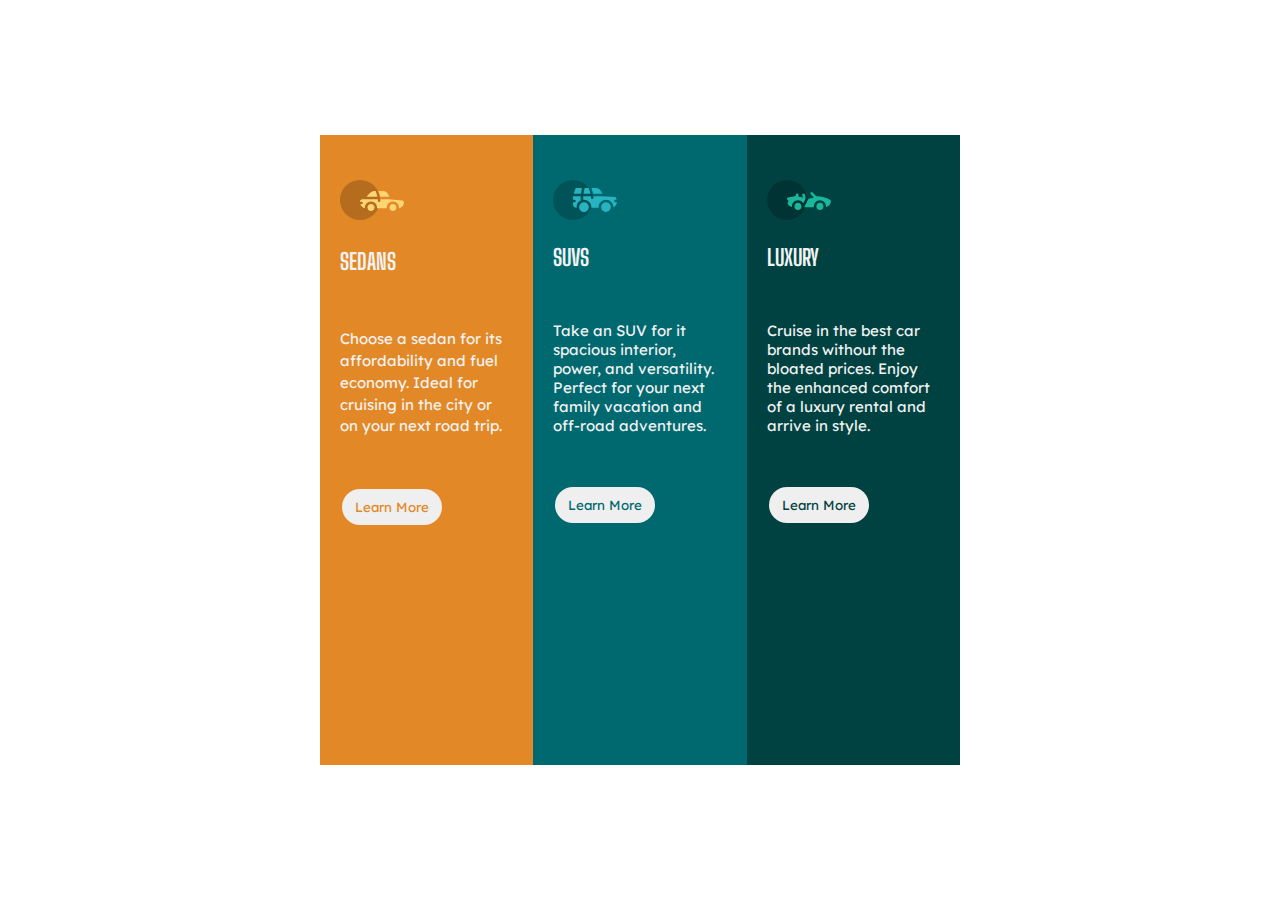
==== index.html @ 317010ea "flexgrid" ====
<!DOCTYPE html>
<html lang="en">
<head>
    <meta charset="UTF-8">
    <meta http-equiv="X-UA-Compatible" content="IE=edge">
    <meta name="viewport" content="width=device-width, initial-scale=1.0">
    <title>flex</title>
    <link rel="stylesheet" href="style.css">
    <link rel="icon" href="favicon-32x32.png">
    <link rel="stylesheet" href="https://fonts.google.com/specimen/Big+Shoulders+Display">
</head>
<body>
    <main>
        <div class="first">
            
            <img src="icon-sedans.svg" alt="">
            <h2>SEDANS</h2>
            <p>Choose a  sedan for  its affordability  and fuel economy.  Ideal for  cruising in the city or on your next road trip.</p>
            <button class="first-button">Learn More</button>
        </div>
        
        <div class="second">
            
            <img src="icon-suvs.svg" alt="">
            <h2>SUVS</h2>
            <p>Take an SUV for it spacious interior, power, and versatility. Perfect for your next family vacation and off-road adventures.</p>
            <button class="second-button">Learn More</button>
        </div>
    
        <div class="third">
            <img src="icon-luxury.svg" alt="">
            <h2>LUXURY</h2>
            <p>Cruise in the best car brands without the bloated prices. Enjoy the enhanced comfort of a luxury rental and arrive in style.</p>
            <button class="third-button" href="#">Learn More</button>
        </div>
    
        
    </main>
</body>
</html>
---- style.css ----
@import url('https://fonts.googleapis.com/css2?family=Big+Shoulders+Display:wght@700&family=Lexend+Deca:wght@100;400&family=Open+Sans:wght@300&family=Poppins:wght@100&display=swap');
*{
    margin: 0;
    padding: 0;
    box-sizing: border-box;
    font-family: "lexend deca";
}
body{
    background-color:  hsl(0, 0%, 100%);
    font-size: 15px;
}
main{
   display: flex; 
   height: 100vh;
   width: 50%;
   /*justify-content: center;*/
   align-items: center;
   margin: auto;
   flex-direction: row;
   justify-content: center;
}
img{
    margin-top: 25px ;
    margin-bottom: 20px;
}

h2{
    color:  hsl(0, 0%, 95%);
    margin-bottom: 50px;
    font-family: 'Big Shoulders Display';
}
p{
    color:  hsl(0, 0%, 95%);
    margin-bottom: 50px;
}
.first{
    background-color: hsl(31, 77%, 52%);
    padding: 20px;
    width: 100%;
    height: 70%;
    line-height: 1.45;
}
.second{
    background-color: hsl(184, 100%, 22%);
    padding: 20px;
    width: 100%;
    height: 70%;
}
.third{
    background-color: hsl(179, 100%, 13%);
    padding: 20px;
    width: 100%;
    height: 70%;
}
.first-button{
    margin-top: 15px;
    margin: 2px;
    padding: 10px;
    border-radius: 30px;
    border: 0;
    color: hsl(31, 77%, 52%);
    width: 100px;
    cursor: pointer;
}
.second-button{
    margin: 2px;
    padding: 10px;
    border-radius: 30px;
    border: 0;
    color: hsl(184, 100%, 22%);
    width: 100px;
    cursor: pointer;
}
 .third-button{
    margin: 2px;
    padding: 10px;
    border-radius: 30px;
    border: 0;
    color: hsl(179, 100%, 13%);
    width: 100px;
    cursor: pointer;
}

    

 /*phone style*/
 @media screen  and (max-width: 450px) {
    main{
        flex-direction: column;
        padding: 2px;
        margin: 5px;
        width: auto;
    }
    
}
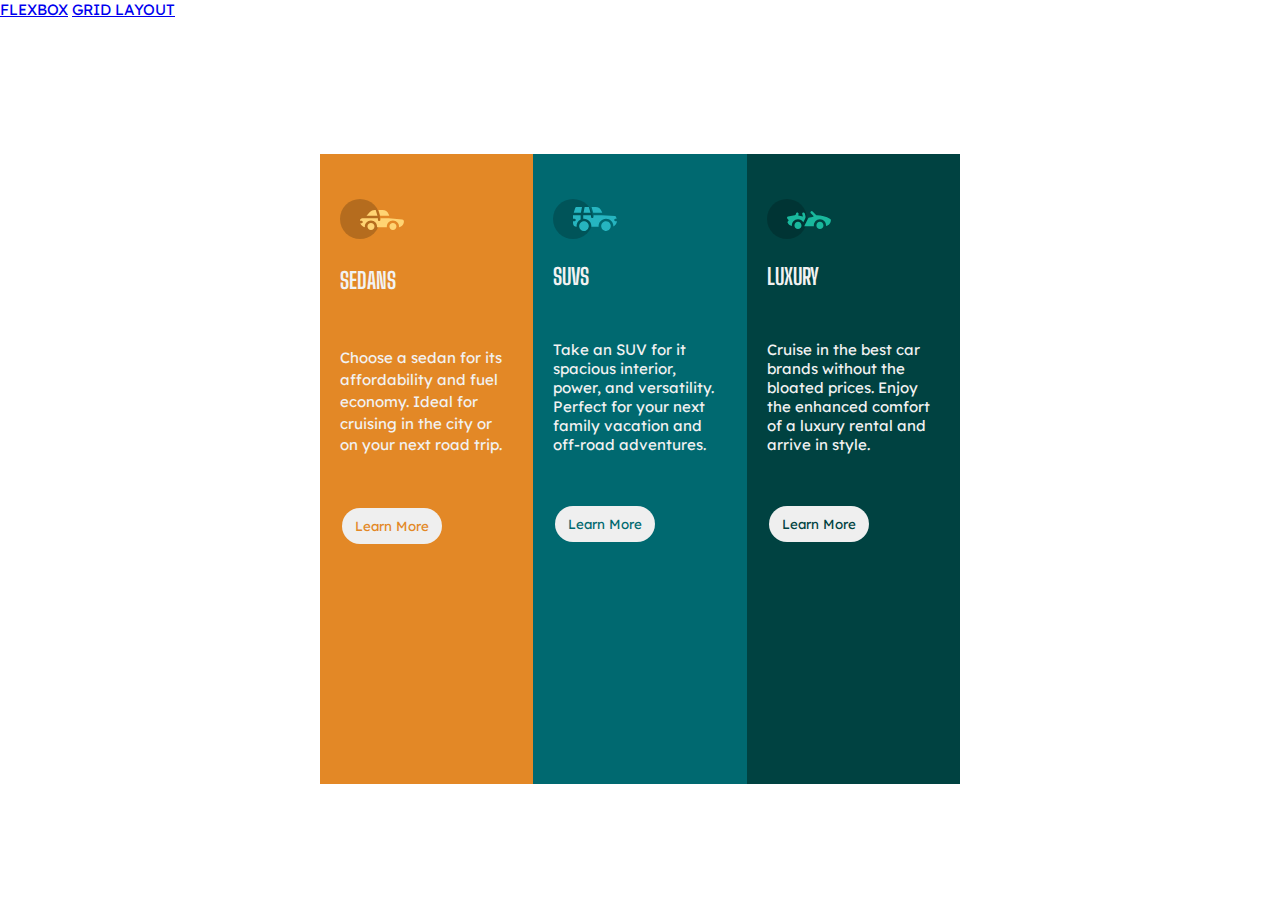
==== commit a10941bd: "Update index.html" ====
--- a/index.html
+++ b/index.html
@@ -10,6 +10,10 @@
     <link rel="stylesheet" href="https://fonts.google.com/specimen/Big+Shoulders+Display">
 </head>
 <body>
+    <header>
+        <a href="index.html">FLEXBOX</a>
+        <a href="grid.html">GRID LAYOUT</a>
+    </header>
     <main>
         <div class="first">
             
@@ -37,4 +41,4 @@
         
     </main>
 </body>
-</html>+</html>
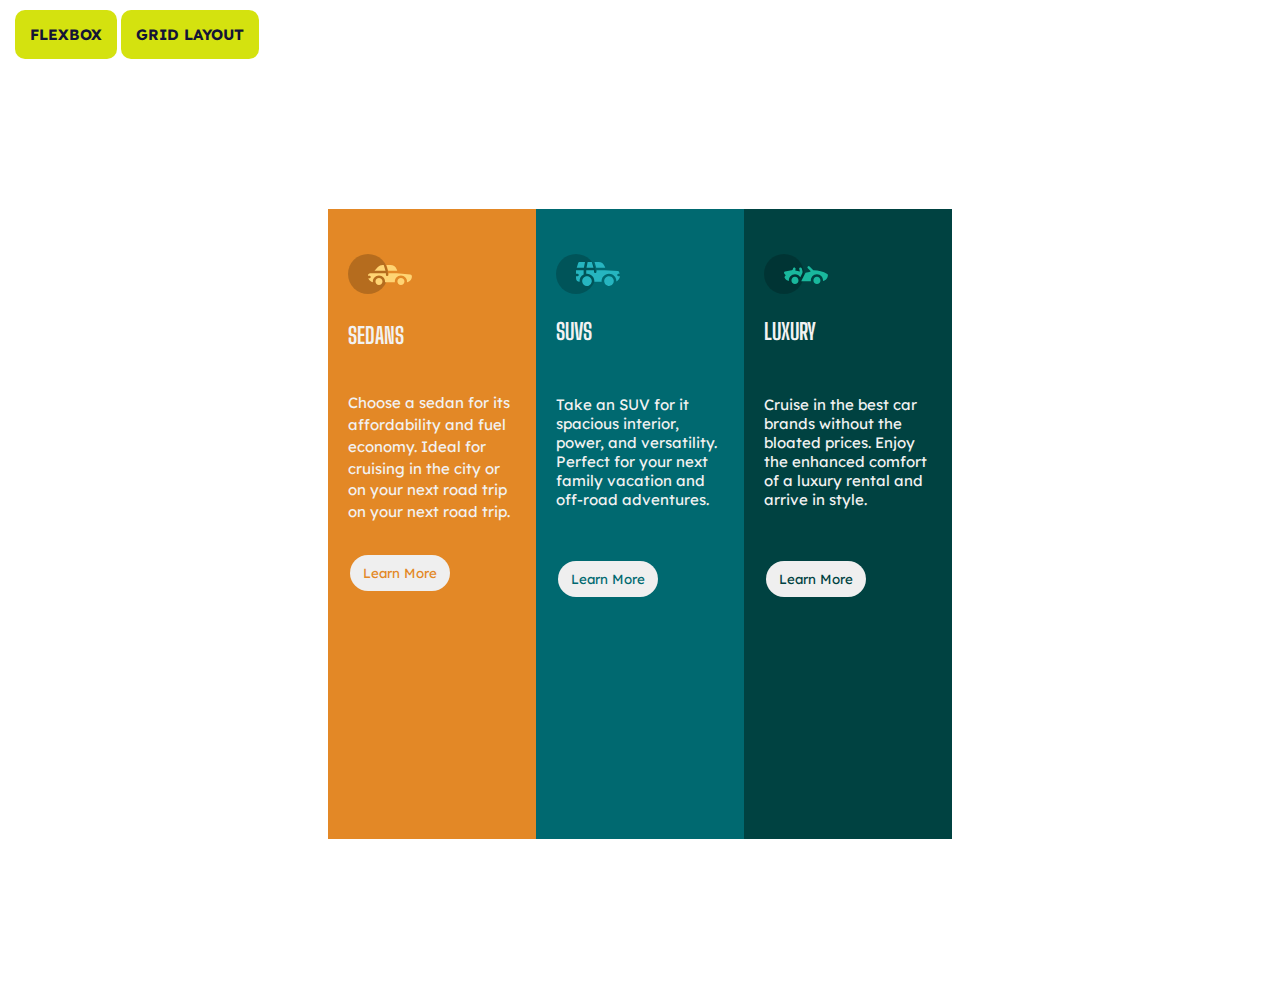
==== commit 87982305: "Update index.html" ====
--- a/index.html
+++ b/index.html
@@ -19,7 +19,7 @@
             
             <img src="icon-sedans.svg" alt="">
             <h2>SEDANS</h2>
-            <p>Choose a  sedan for  its affordability  and fuel economy.  Ideal for  cruising in the city or on your next road trip.</p>
+            <p>Choose a  sedan for  its affordability  and fuel economy.  Ideal for  cruising in the city or on your next road trip on your next road trip.</p>
             <button class="first-button">Learn More</button>
         </div>
         
--- a/style.css
+++ b/style.css
@@ -8,6 +8,20 @@
 body{
     background-color:  hsl(0, 0%, 100%);
     font-size: 15px;
+    padding: 15px;
+}
+header{
+    margin-bottom: 30px;
+    margin-top: 10px;
+}
+header a{
+    text-decoration: none;
+    background-color: #d4e20f;
+    border-radius: 10px;
+    box-shadow: 2 2 5 5 #e3e996;
+    padding: 15px;
+    font-weight: bolder;
+    color: rgb(20, 20, 54);
 }
 main{
    display: flex; 
@@ -33,6 +47,13 @@
     color:  hsl(0, 0%, 95%);
     margin-bottom: 50px;
 }
+.first h2{
+    margin-bottom: 40px;
+    
+}
+.first p{
+    margin-bottom: 30px;
+}
 .first{
     background-color: hsl(31, 77%, 52%);
     padding: 20px;
@@ -53,7 +74,7 @@
     height: 70%;
 }
 .first-button{
-    margin-top: 15px;
+    margin-top: 10px;
     margin: 2px;
     padding: 10px;
     border-radius: 30px;
@@ -85,11 +106,21 @@
 
  /*phone style*/
  @media screen  and (max-width: 450px) {
+    header{
+        width: fit-content;
+        display: flex;
+        flex-direction: column;
+    }
+    header a{
+        margin: 2px;
+        border: 1 solid rgb(14, 51, 14);
+    }
     main{
         flex-direction: column;
         padding: 2px;
         margin: 5px;
         width: auto;
+        height: fit-content;
     }
     
 }
